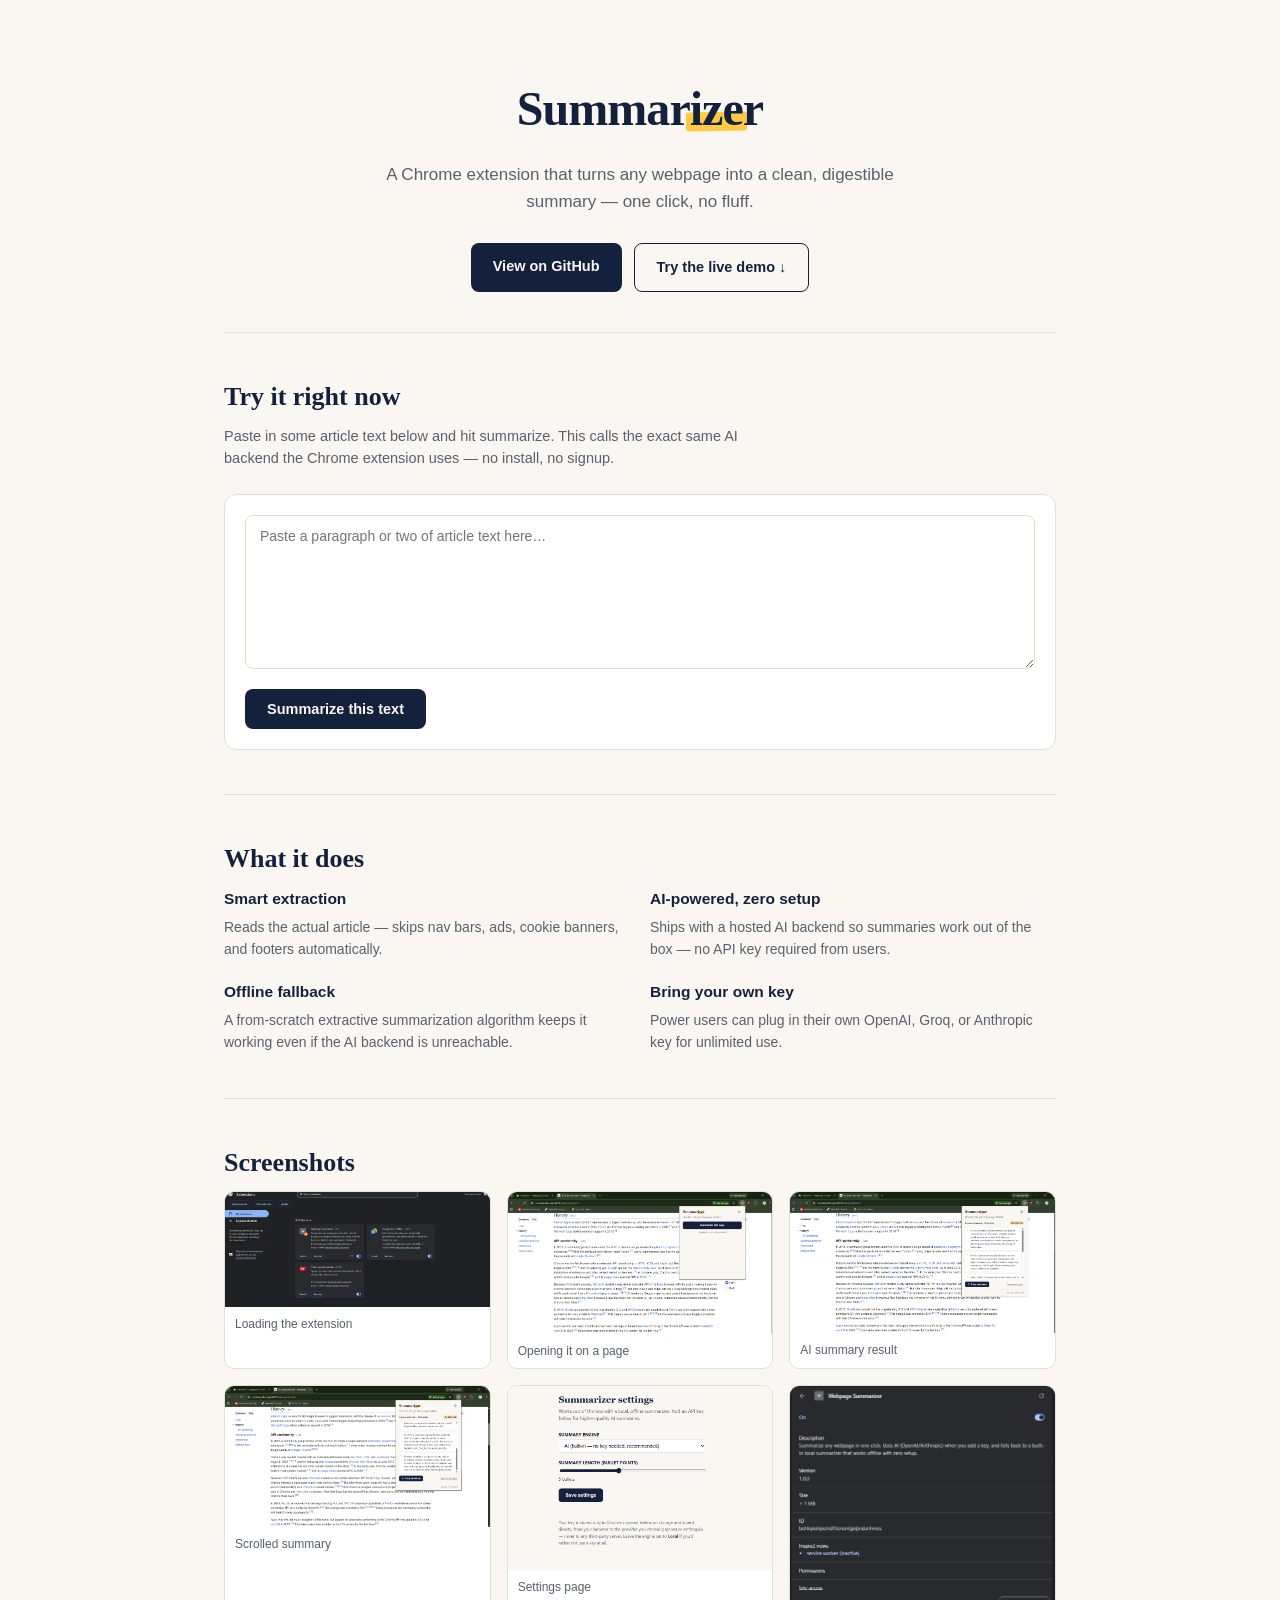
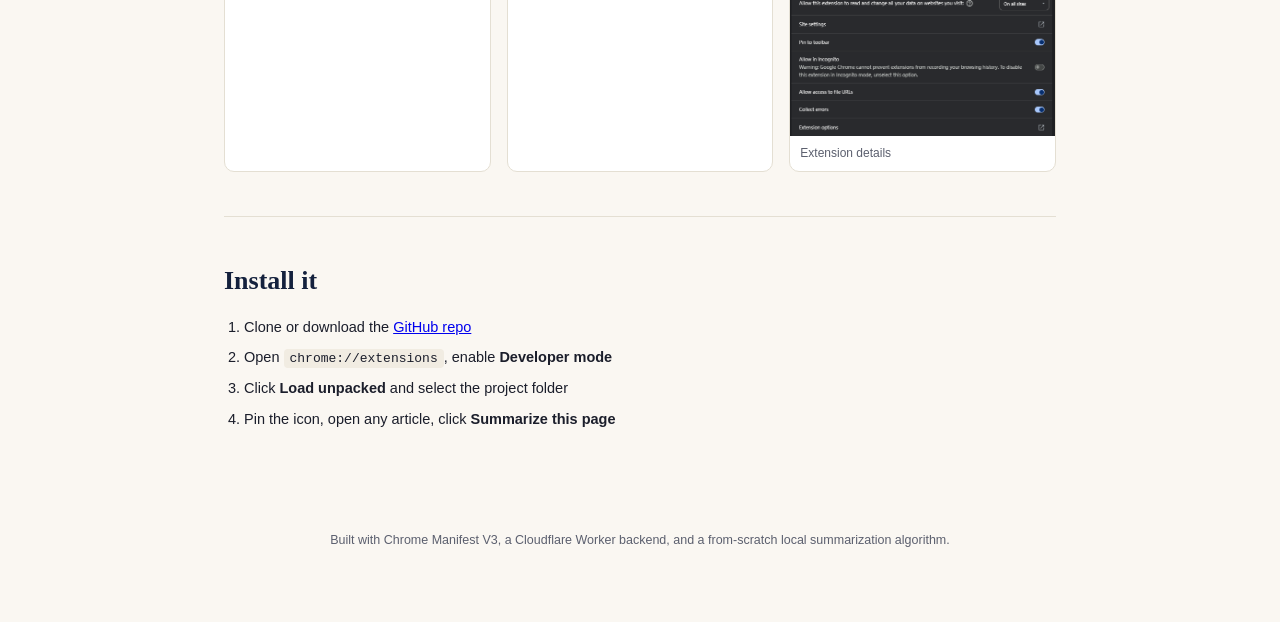
==== docs/index.html @ 7d7d558a "Webpage summarizer Chrome extension with AI backend and live demo" ====
<!DOCTYPE html>
<html lang="en">
<head>
  <meta charset="UTF-8" />
  <meta name="viewport" content="width=device-width, initial-scale=1.0" />
  <title>Webpage Summarizer — Chrome Extension</title>
  <meta name="description" content="A Chrome extension that summarizes any webpage in one click. Try the live AI demo below." />
  <link rel="stylesheet" href="style.css" />
</head>
<body>
  <div class="wrap">

    <header class="hero">
      <div class="wordmark">
        <span class="wordmark-text">Summar<span class="highlight-swipe">ize</span>r</span>
      </div>
      <p class="tagline">A Chrome extension that turns any webpage into a clean, digestible summary — one click, no fluff.</p>
      <div class="cta-row">
        <a class="btn btn-primary" href="https://github.com/vishesharma20/web-page-summarizer-extension" target="_blank" rel="noopener">View on GitHub</a>
        <a class="btn btn-secondary" href="#demo">Try the live demo ↓</a>
      </div>
    </header>

    <section class="section" id="demo">
      <h2>Try it right now</h2>
      <p class="section-sub">
        Paste in some article text below and hit summarize. This calls the exact same
        AI backend the Chrome extension uses — no install, no signup.
      </p>

      <div class="demo-card">
        <textarea id="demoInput" rows="8" placeholder="Paste a paragraph or two of article text here…"></textarea>
        <div class="demo-controls">
          <button id="demoBtn" class="btn btn-primary">Summarize this text</button>
          <span id="demoStatus" class="demo-status"></span>
        </div>
        <ul id="demoResult" class="summary-list hidden"></ul>
        <p id="demoError" class="demo-error hidden"></p>
      </div>
    </section>

    <section class="section">
      <h2>What it does</h2>
      <div class="feature-grid">
        <div class="feature">
          <h3>Smart extraction</h3>
          <p>Reads the actual article — skips nav bars, ads, cookie banners, and footers automatically.</p>
        </div>
        <div class="feature">
          <h3>AI-powered, zero setup</h3>
          <p>Ships with a hosted AI backend so summaries work out of the box — no API key required from users.</p>
        </div>
        <div class="feature">
          <h3>Offline fallback</h3>
          <p>A from-scratch extractive summarization algorithm keeps it working even if the AI backend is unreachable.</p>
        </div>
        <div class="feature">
          <h3>Bring your own key</h3>
          <p>Power users can plug in their own OpenAI, Groq, or Anthropic key for unlimited use.</p>
        </div>
      </div>
    </section>

    <section class="section">
      <h2>Screenshots</h2>
      <div class="shot-grid">
        <figure><img src="../screenshots/load-extension.png" alt="Loading the extension" loading="lazy"/><figcaption>Loading the extension</figcaption></figure>
        <figure><img src="../screenshots/open-extension-on-page.png" alt="Opening the extension on a page" loading="lazy"/><figcaption>Opening it on a page</figcaption></figure>
        <figure><img src="../screenshots/summary-1.png" alt="AI summary result" loading="lazy"/><figcaption>AI summary result</figcaption></figure>
        <figure><img src="../screenshots/summary-2.png" alt="Scrolled summary view" loading="lazy"/><figcaption>Scrolled summary</figcaption></figure>
        <figure><img src="../screenshots/extension-settings.png" alt="Settings page" loading="lazy"/><figcaption>Settings page</figcaption></figure>
        <figure><img src="../screenshots/extension-details.png" alt="Extension details" loading="lazy"/><figcaption>Extension details</figcaption></figure>
      </div>
    </section>

    <section class="section install-section">
      <h2>Install it</h2>
      <ol class="install-steps">
        <li>Clone or download the <a href="https://github.com/vishesharma20/web-page-summarizer-extension" target="_blank" rel="noopener">GitHub repo</a></li>
        <li>Open <code>chrome://extensions</code>, enable <strong>Developer mode</strong></li>
        <li>Click <strong>Load unpacked</strong> and select the project folder</li>
        <li>Pin the icon, open any article, click <strong>Summarize this page</strong></li>
      </ol>
    </section>

    <footer class="footer">
      <p>Built with Chrome Manifest V3, a Cloudflare Worker backend, and a from-scratch local summarization algorithm.</p>
    </footer>

  </div>

  <script src="script.js"></script>
</body>
</html>
---- docs/style.css ----
:root {
  --navy: #14213D;
  --navy-soft: #2A3A5C;
  --paper: #FAF7F2;
  --paper-dim: #F1ECE2;
  --ink: #1B1E2B;
  --ink-soft: #5B5F6E;
  --yellow: #FFC845;
  --yellow-soft: #FFE3A3;
  --line: #E4DFD3;
  --error: #B3432B;
}

* { box-sizing: border-box; }

body {
  margin: 0;
  background: var(--paper);
  color: var(--ink);
  font-family: -apple-system, BlinkMacSystemFont, "Segoe UI", Roboto, Helvetica, Arial, sans-serif;
  line-height: 1.55;
}

.wrap {
  max-width: 880px;
  margin: 0 auto;
  padding: 0 24px 60px;
}

.hero {
  text-align: center;
  padding: 72px 0 40px;
}

.wordmark-text {
  font-family: Georgia, "Times New Roman", serif;
  font-size: 48px;
  font-weight: 700;
  letter-spacing: -0.02em;
  color: var(--navy);
}

.highlight-swipe {
  position: relative;
  color: var(--navy);
}

.highlight-swipe::before {
  content: "";
  position: absolute;
  left: -4px;
  right: -4px;
  bottom: 4px;
  height: 0.4em;
  background: var(--yellow);
  z-index: -1;
  transform: rotate(-1deg);
  border-radius: 3px;
}

.tagline {
  max-width: 520px;
  margin: 16px auto 28px;
  font-size: 17px;
  color: var(--ink-soft);
}

.cta-row {
  display: flex;
  justify-content: center;
  gap: 12px;
  flex-wrap: wrap;
}

.btn {
  display: inline-block;
  padding: 12px 22px;
  border-radius: 8px;
  font-size: 14.5px;
  font-weight: 600;
  text-decoration: none;
  cursor: pointer;
  border: none;
  transition: transform 0.12s ease, background 0.15s ease;
}

.btn:active { transform: scale(0.98); }

.btn-primary {
  background: var(--navy);
  color: var(--paper);
}
.btn-primary:hover { background: var(--navy-soft); }

.btn-secondary {
  background: transparent;
  color: var(--navy);
  border: 1.5px solid var(--navy);
}
.btn-secondary:hover { background: var(--paper-dim); }

.section {
  padding: 44px 0;
  border-top: 1px solid var(--line);
}

.section h2 {
  font-family: Georgia, "Times New Roman", serif;
  font-size: 26px;
  color: var(--navy);
  margin: 0 0 8px;
}

.section-sub {
  color: var(--ink-soft);
  font-size: 14.5px;
  margin: 0 0 24px;
  max-width: 560px;
}

/* --- Demo --- */
.demo-card {
  background: white;
  border: 1px solid var(--line);
  border-radius: 12px;
  padding: 20px;
}

#demoInput {
  width: 100%;
  padding: 12px 14px;
  font-family: inherit;
  font-size: 14px;
  border: 1px solid var(--line);
  border-radius: 8px;
  resize: vertical;
  color: var(--ink);
}

#demoInput:focus {
  outline: 2px solid var(--yellow);
  outline-offset: 1px;
}

.demo-controls {
  display: flex;
  align-items: center;
  gap: 12px;
  margin-top: 12px;
}

.demo-status {
  font-size: 13px;
  color: var(--ink-soft);
}

.summary-list {
  margin: 18px 0 0;
  padding-left: 0;
  list-style: none;
  display: flex;
  flex-direction: column;
  gap: 9px;
}

.summary-list.hidden { display: none; }

.summary-list li {
  position: relative;
  padding: 11px 14px 11px 32px;
  background: var(--paper);
  border: 1px solid var(--line);
  border-radius: 8px;
  font-size: 14px;
}

.summary-list li::before {
  content: "";
  position: absolute;
  left: 14px;
  top: 15px;
  width: 6px;
  height: 6px;
  border-radius: 50%;
  background: var(--yellow);
}

.demo-error {
  margin: 14px 0 0;
  font-size: 13.5px;
  color: var(--error);
}

.demo-error.hidden { display: none; }

/* --- Features --- */
.feature-grid {
  display: grid;
  grid-template-columns: 1fr 1fr;
  gap: 20px;
}

.feature h3 {
  font-size: 15.5px;
  color: var(--navy);
  margin: 0 0 6px;
}

.feature p {
  font-size: 14px;
  color: var(--ink-soft);
  margin: 0;
}

/* --- Screenshots --- */
.shot-grid {
  display: grid;
  grid-template-columns: 1fr 1fr 1fr;
  gap: 16px;
}

.shot-grid figure {
  margin: 0;
  background: white;
  border: 1px solid var(--line);
  border-radius: 10px;
  overflow: hidden;
}

.shot-grid img {
  width: 100%;
  display: block;
}

.shot-grid figcaption {
  padding: 8px 10px;
  font-size: 12px;
  color: var(--ink-soft);
}

/* --- Install --- */
.install-steps {
  padding-left: 20px;
  font-size: 14.5px;
}

.install-steps li { margin-bottom: 8px; }

.install-steps code {
  background: var(--paper-dim);
  padding: 2px 6px;
  border-radius: 4px;
  font-size: 13px;
}

.footer {
  text-align: center;
  padding-top: 30px;
  font-size: 12.5px;
  color: var(--ink-soft);
}

@media (max-width: 640px) {
  .wordmark-text { font-size: 36px; }
  .feature-grid { grid-template-columns: 1fr; }
  .shot-grid { grid-template-columns: 1fr 1fr; }
}
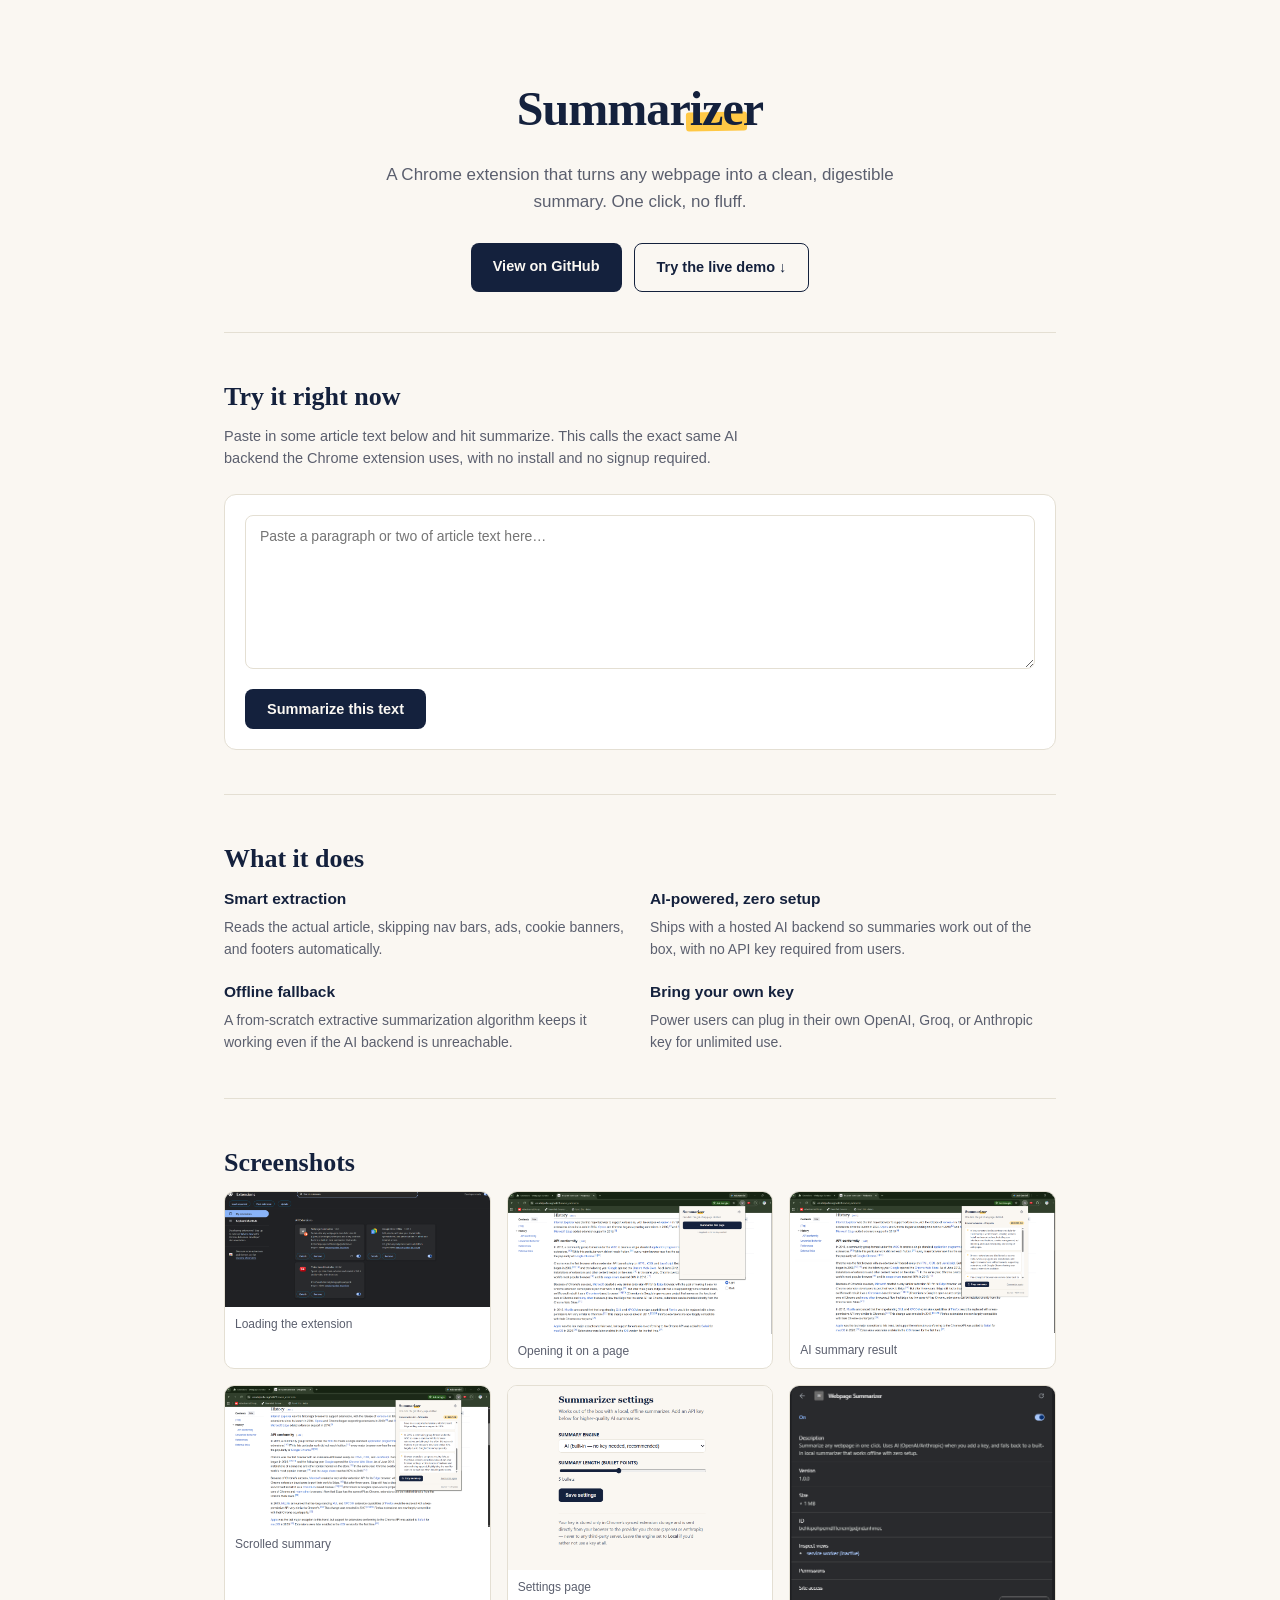
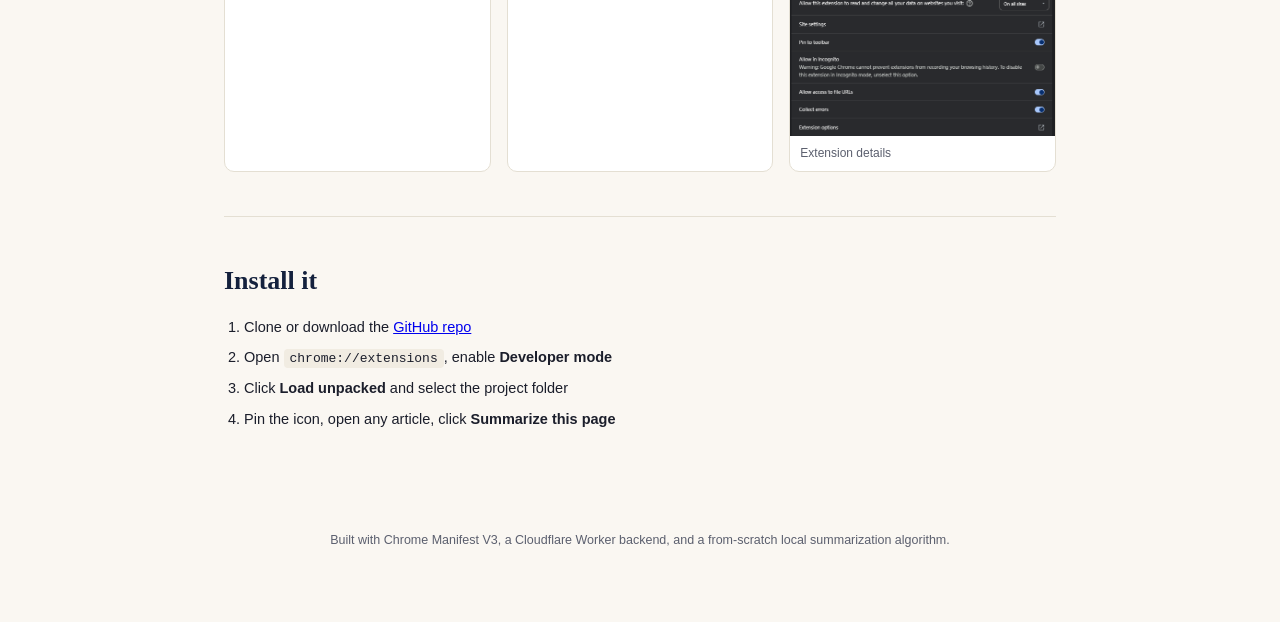
==== commit 9b205b54: "updted the live link working" ====
--- a/docs/index.html
+++ b/docs/index.html
@@ -3,7 +3,7 @@
 <head>
   <meta charset="UTF-8" />
   <meta name="viewport" content="width=device-width, initial-scale=1.0" />
-  <title>Webpage Summarizer — Chrome Extension</title>
+  <title>Webpage Summarizer: Chrome Extension</title>
   <meta name="description" content="A Chrome extension that summarizes any webpage in one click. Try the live AI demo below." />
   <link rel="stylesheet" href="style.css" />
 </head>
@@ -14,7 +14,7 @@
       <div class="wordmark">
         <span class="wordmark-text">Summar<span class="highlight-swipe">ize</span>r</span>
       </div>
-      <p class="tagline">A Chrome extension that turns any webpage into a clean, digestible summary — one click, no fluff.</p>
+      <p class="tagline">A Chrome extension that turns any webpage into a clean, digestible summary. One click, no fluff.</p>
       <div class="cta-row">
         <a class="btn btn-primary" href="https://github.com/vishesharma20/web-page-summarizer-extension" target="_blank" rel="noopener">View on GitHub</a>
         <a class="btn btn-secondary" href="#demo">Try the live demo ↓</a>
@@ -25,7 +25,7 @@
       <h2>Try it right now</h2>
       <p class="section-sub">
         Paste in some article text below and hit summarize. This calls the exact same
-        AI backend the Chrome extension uses — no install, no signup.
+        AI backend the Chrome extension uses, with no install and no signup required.
       </p>
 
       <div class="demo-card">
@@ -44,11 +44,11 @@
       <div class="feature-grid">
         <div class="feature">
           <h3>Smart extraction</h3>
-          <p>Reads the actual article — skips nav bars, ads, cookie banners, and footers automatically.</p>
+          <p>Reads the actual article, skipping nav bars, ads, cookie banners, and footers automatically.</p>
         </div>
         <div class="feature">
           <h3>AI-powered, zero setup</h3>
-          <p>Ships with a hosted AI backend so summaries work out of the box — no API key required from users.</p>
+          <p>Ships with a hosted AI backend so summaries work out of the box, with no API key required from users.</p>
         </div>
         <div class="feature">
           <h3>Offline fallback</h3>
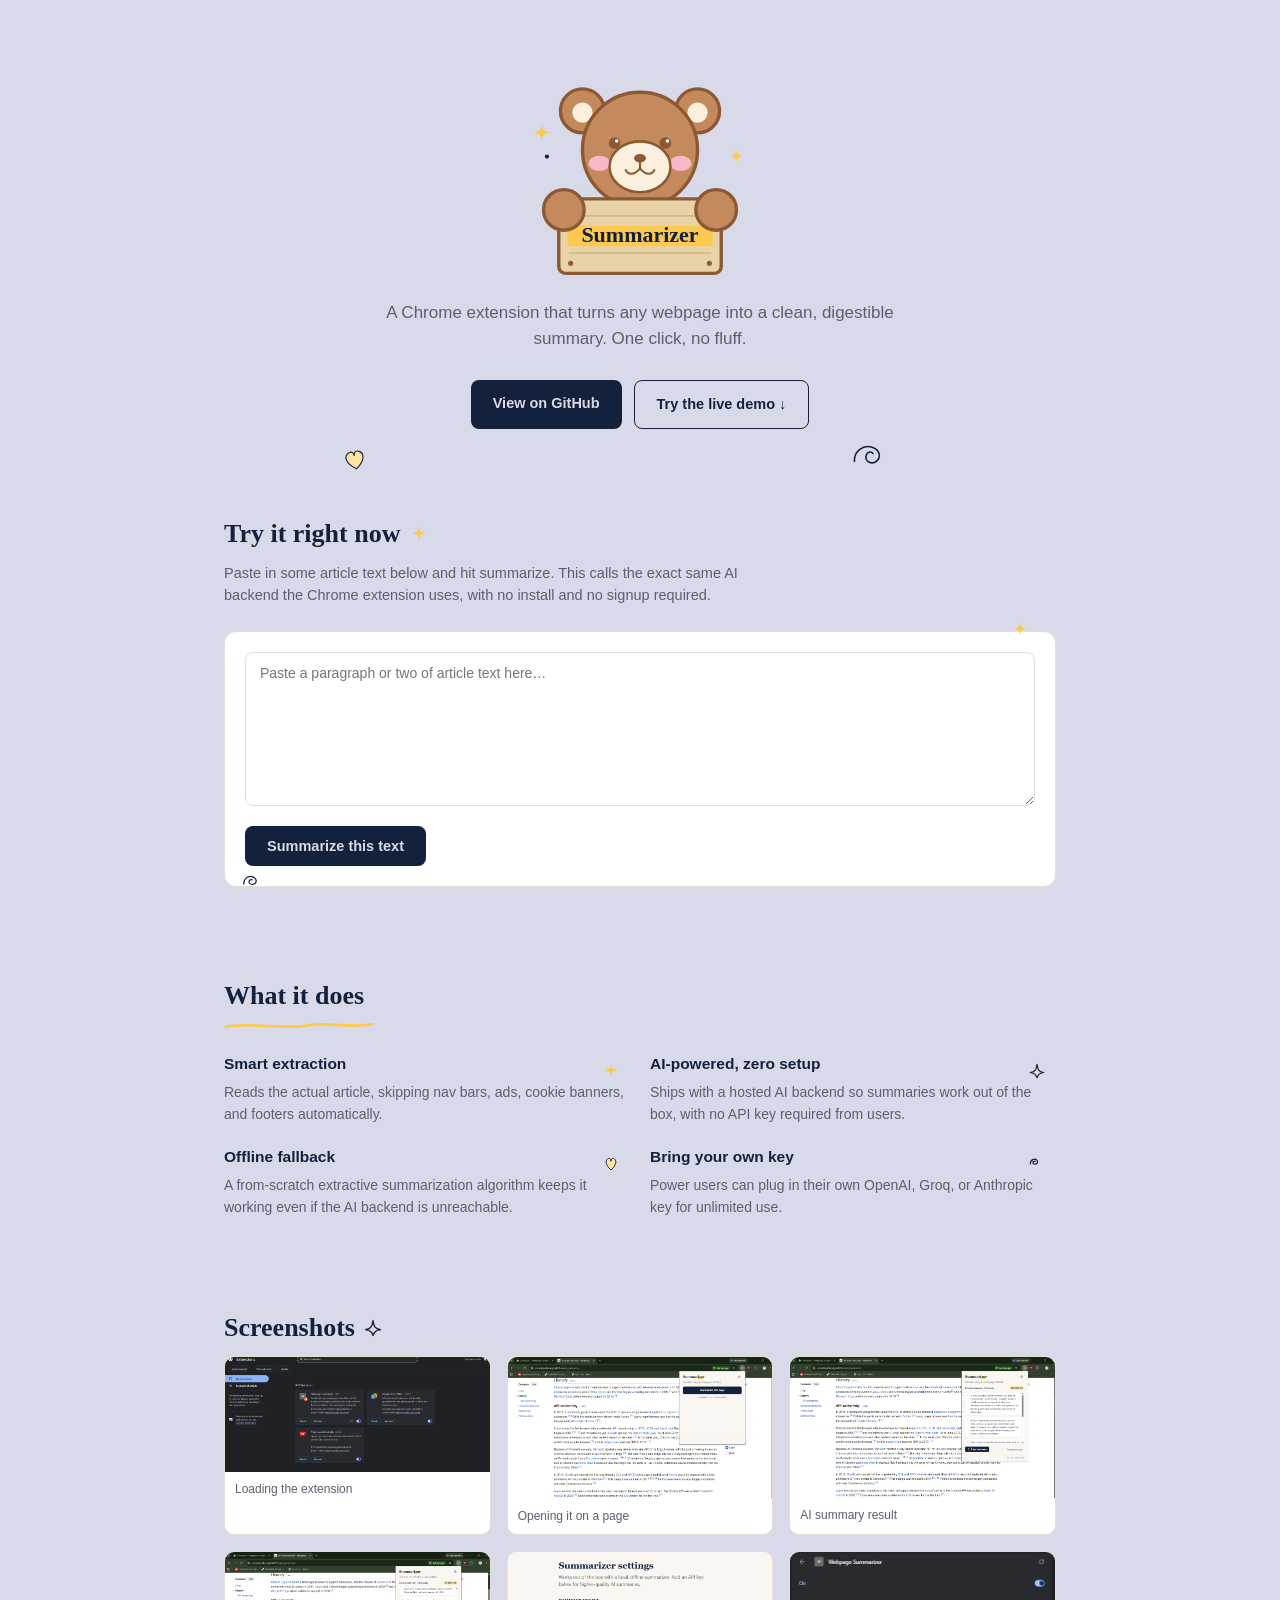
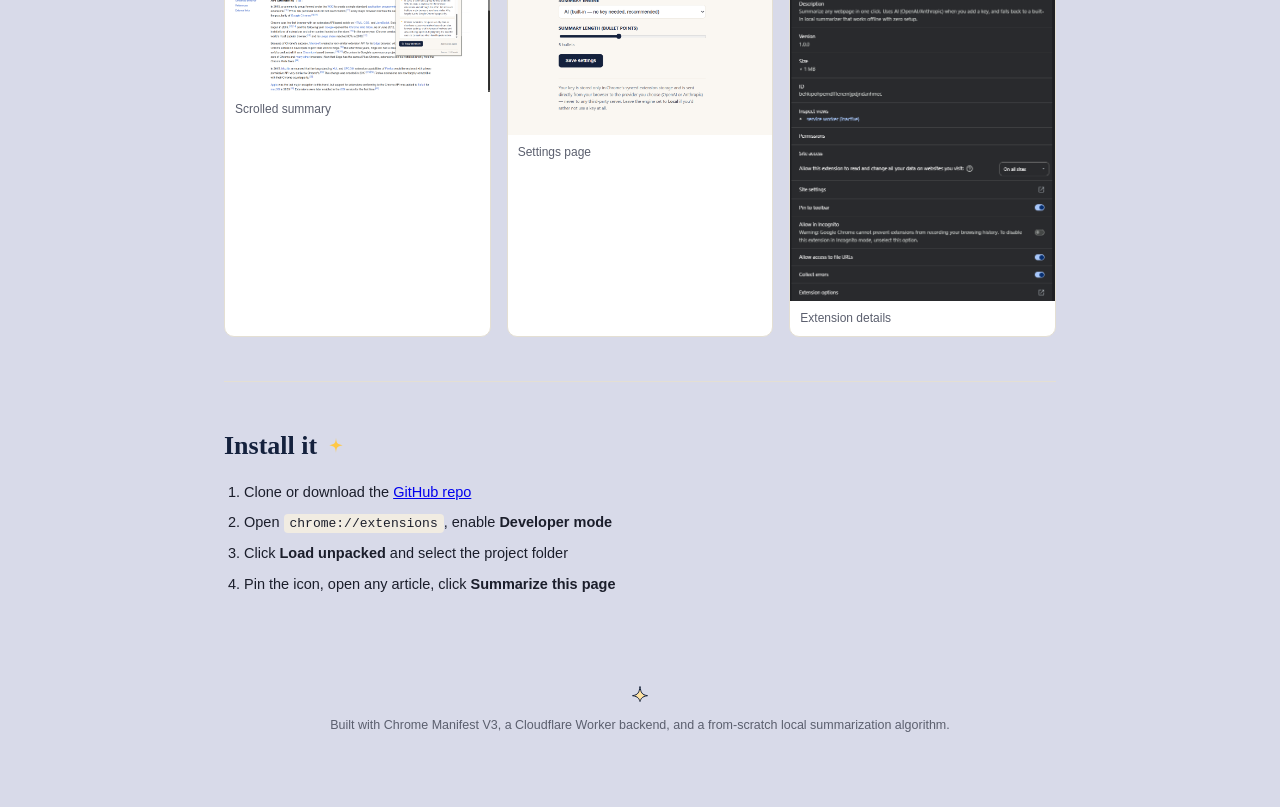
==== commit 59f928f6: "changed ui" ====
--- a/docs/index.html
+++ b/docs/index.html
@@ -11,24 +11,89 @@
   <div class="wrap">
 
     <header class="hero">
-      <div class="wordmark">
-        <span class="wordmark-text">Summar<span class="highlight-swipe">ize</span>r</span>
-      </div>
+      <svg class="bear-mascot" viewBox="0 0 260 250" aria-hidden="true">
+        <!-- ears -->
+        <circle cx="62" cy="46" r="26" fill="var(--bear-brown)" stroke="var(--bear-brown-dark)" stroke-width="4"/>
+        <circle cx="62" cy="48" r="12" fill="var(--bear-cream)"/>
+        <circle cx="198" cy="46" r="26" fill="var(--bear-brown)" stroke="var(--bear-brown-dark)" stroke-width="4"/>
+        <circle cx="198" cy="48" r="12" fill="var(--bear-cream)"/>
+
+        <!-- head -->
+        <circle cx="130" cy="92" r="68" fill="var(--bear-brown)" stroke="var(--bear-brown-dark)" stroke-width="4"/>
+
+        <!-- cheeks -->
+        <ellipse cx="82" cy="108" rx="13" ry="9" fill="var(--bear-blush)"/>
+        <ellipse cx="178" cy="108" rx="13" ry="9" fill="var(--bear-blush)"/>
+
+        <!-- snout -->
+        <ellipse cx="130" cy="112" rx="36" ry="30" fill="var(--bear-cream)" stroke="var(--bear-brown-dark)" stroke-width="3"/>
+
+        <!-- eyes -->
+        <circle cx="100" cy="84" r="7" fill="var(--bear-brown-dark)"/>
+        <circle cx="102.5" cy="81.5" r="2" fill="white"/>
+        <circle cx="160" cy="84" r="7" fill="var(--bear-brown-dark)"/>
+        <circle cx="162.5" cy="81.5" r="2" fill="white"/>
+
+        <!-- nose + mouth -->
+        <ellipse cx="130" cy="102" rx="7" ry="5" fill="var(--bear-brown-dark)"/>
+        <path d="M130 107 L130 114" stroke="var(--bear-brown-dark)" stroke-width="2.5" stroke-linecap="round"/>
+        <path d="M130 114 C 124 122, 116 122, 113 116" fill="none" stroke="var(--bear-brown-dark)" stroke-width="2.5" stroke-linecap="round"/>
+        <path d="M130 114 C 136 122, 144 122, 147 116" fill="none" stroke="var(--bear-brown-dark)" stroke-width="2.5" stroke-linecap="round"/>
+
+        <!-- sign board -->
+        <rect x="34" y="150" width="192" height="88" rx="8" fill="var(--wood)" stroke="var(--bear-brown-dark)" stroke-width="4"/>
+        <line x1="46" y1="170" x2="214" y2="170" stroke="var(--wood-grain)" stroke-width="2" opacity="0.6"/>
+        <line x1="46" y1="192" x2="214" y2="192" stroke="var(--wood-grain)" stroke-width="2" opacity="0.6"/>
+        <line x1="46" y1="214" x2="214" y2="214" stroke="var(--wood-grain)" stroke-width="2" opacity="0.6"/>
+        <circle cx="48" cy="162" r="3" fill="var(--bear-brown-dark)"/>
+        <circle cx="212" cy="162" r="3" fill="var(--bear-brown-dark)"/>
+        <circle cx="48" cy="226" r="3" fill="var(--bear-brown-dark)"/>
+        <circle cx="212" cy="226" r="3" fill="var(--bear-brown-dark)"/>
+
+        <!-- highlight behind text, then the text -->
+        <rect x="44" y="182" width="172" height="24" rx="4" fill="var(--yellow)" opacity="0.9"/>
+        <text x="130" y="201" text-anchor="middle" font-family="Georgia, 'Times New Roman', serif" font-weight="700" font-size="26" fill="var(--navy)">Summarizer</text>
+
+        <!-- paws gripping the sign -->
+        <circle cx="40" cy="163" r="24" fill="var(--bear-brown)" stroke="var(--bear-brown-dark)" stroke-width="4"/>
+        <circle cx="220" cy="163" r="24" fill="var(--bear-brown)" stroke="var(--bear-brown-dark)" stroke-width="4"/>
+
+        <!-- sparkles beside the head -->
+        <path d="M14 60 C14.6 68 15.2 70 24 71.5 C15.2 73 14.6 75 14 83 C13.4 75 12.8 73 4 71.5 C12.8 70 13.4 68 14 60 Z" fill="var(--yellow)"/>
+        <path d="M244 90 C244.5 96 245 97.5 252 99 C245 100.5 244.5 102 244 108 C243.5 102 243 100.5 236 99 C243 97.5 243.5 96 244 90 Z" fill="var(--yellow)"/>
+        <circle cx="20" cy="100" r="2.5" fill="var(--navy)"/>
+      </svg>
+
       <p class="tagline">A Chrome extension that turns any webpage into a clean, digestible summary. One click, no fluff.</p>
+
       <div class="cta-row">
         <a class="btn btn-primary" href="https://github.com/vishesharma20/web-page-summarizer-extension" target="_blank" rel="noopener">View on GitHub</a>
         <a class="btn btn-secondary" href="#demo">Try the live demo ↓</a>
       </div>
+
+      <svg class="doodle doodle-heart" viewBox="0 0 40 40" aria-hidden="true">
+        <path d="M20 32 C6 22 6 12 14 9 C18 7.5 20 11 20 14 C20 11 22 7.5 26 9 C34 12 34 22 20 32 Z" fill="var(--yellow-soft)" stroke="var(--navy)" stroke-width="1.5" stroke-linejoin="round"/>
+      </svg>
+
+      <svg class="doodle doodle-swirl-bl" viewBox="0 0 50 50" aria-hidden="true">
+        <path d="M6 30 C4 18 14 8 26 10 C36 12 40 22 32 28 C26 32 18 28 20 20 C21 16 26 15 28 18" fill="none" stroke="var(--navy)" stroke-width="2" stroke-linecap="round"/>
+      </svg>
     </header>
 
     <section class="section" id="demo">
-      <h2>Try it right now</h2>
+      <h2>Try it right now <svg class="doodle-inline" viewBox="0 0 24 24" aria-hidden="true"><path d="M12 2 C12.5 8 13 9.5 20 11 C13 12.5 12.5 14 12 20 C11.5 14 11 12.5 4 11 C11 9.5 11.5 8 12 2 Z" fill="var(--yellow)"/></svg></h2>
       <p class="section-sub">
         Paste in some article text below and hit summarize. This calls the exact same
         AI backend the Chrome extension uses, with no install and no signup required.
       </p>
 
       <div class="demo-card">
+        <svg class="doodle doodle-sparkle-demo" viewBox="0 0 40 40" aria-hidden="true">
+          <path d="M14 2 C14.6 10 15.2 12 24 13.5 C15.2 15 14.6 17 14 25 C13.4 17 12.8 15 4 13.5 C12.8 12 13.4 10 14 2 Z" fill="var(--yellow)"/>
+        </svg>
+        <svg class="doodle doodle-swirl-demo" viewBox="0 0 40 40" aria-hidden="true">
+          <path d="M4 20 C4 10 14 6 20 12 C24 16 20 22 14 20 C10 18.5 11 13 16 14" fill="none" stroke="var(--navy)" stroke-width="1.8" stroke-linecap="round"/>
+        </svg>
         <textarea id="demoInput" rows="8" placeholder="Paste a paragraph or two of article text here…"></textarea>
         <div class="demo-controls">
           <button id="demoBtn" class="btn btn-primary">Summarize this text</button>
@@ -41,20 +106,27 @@
 
     <section class="section">
       <h2>What it does</h2>
+      <svg class="doodle-underline" viewBox="0 0 160 14" preserveAspectRatio="none" aria-hidden="true">
+        <path d="M2 8 C 30 2, 60 12, 90 6 C 110 2, 130 10, 158 5" fill="none" stroke="var(--yellow)" stroke-width="3" stroke-linecap="round"/>
+      </svg>
       <div class="feature-grid">
         <div class="feature">
+          <svg class="doodle-corner" viewBox="0 0 24 24" aria-hidden="true"><path d="M12 2 C12.5 8 13 9.5 20 11 C13 12.5 12.5 14 12 20 C11.5 14 11 12.5 4 11 C11 9.5 11.5 8 12 2 Z" fill="var(--yellow)"/></svg>
           <h3>Smart extraction</h3>
           <p>Reads the actual article, skipping nav bars, ads, cookie banners, and footers automatically.</p>
         </div>
         <div class="feature">
+          <svg class="doodle-corner" viewBox="0 0 24 24" aria-hidden="true"><path d="M12 3 C13 10 14 13 21 14 C14 15 13 18 12 21 C11 18 10 15 3 14 C10 13 11 10 12 3 Z" fill="none" stroke="var(--navy)" stroke-width="1.6" stroke-linejoin="round"/></svg>
           <h3>AI-powered, zero setup</h3>
           <p>Ships with a hosted AI backend so summaries work out of the box, with no API key required from users.</p>
         </div>
         <div class="feature">
+          <svg class="doodle-corner" viewBox="0 0 24 24" aria-hidden="true"><path d="M12 20 C4 13 4 6 9 4.5 C11 4 12 6.5 12 8.5 C12 6.5 13 4 15 4.5 C20 6 20 13 12 20 Z" fill="var(--yellow-soft)" stroke="var(--navy)" stroke-width="1.2" stroke-linejoin="round"/></svg>
           <h3>Offline fallback</h3>
           <p>A from-scratch extractive summarization algorithm keeps it working even if the AI backend is unreachable.</p>
         </div>
         <div class="feature">
+          <svg class="doodle-corner" viewBox="0 0 24 24" aria-hidden="true"><path d="M3 12 C3 6 9 4 12 7 C14 9.5 12 13 8 12 C5.5 11.2 6 7.8 9.5 8.5" fill="none" stroke="var(--navy)" stroke-width="1.6" stroke-linecap="round"/></svg>
           <h3>Bring your own key</h3>
           <p>Power users can plug in their own OpenAI, Groq, or Anthropic key for unlimited use.</p>
         </div>
@@ -62,19 +134,19 @@
     </section>
 
     <section class="section">
-      <h2>Screenshots</h2>
+      <h2>Screenshots <svg class="doodle-inline" viewBox="0 0 24 24" aria-hidden="true"><path d="M12 3 C13 10 14 13 21 14 C14 15 13 18 12 21 C11 18 10 15 3 14 C10 13 11 10 12 3 Z" fill="none" stroke="var(--navy)" stroke-width="1.6" stroke-linejoin="round"/></svg></h2>
       <div class="shot-grid">
-        <figure><img src="../screenshots/load-extension.png" alt="Loading the extension" loading="lazy"/><figcaption>Loading the extension</figcaption></figure>
-        <figure><img src="../screenshots/open-extension-on-page.png" alt="Opening the extension on a page" loading="lazy"/><figcaption>Opening it on a page</figcaption></figure>
-        <figure><img src="../screenshots/summary-1.png" alt="AI summary result" loading="lazy"/><figcaption>AI summary result</figcaption></figure>
-        <figure><img src="../screenshots/summary-2.png" alt="Scrolled summary view" loading="lazy"/><figcaption>Scrolled summary</figcaption></figure>
-        <figure><img src="../screenshots/extension-settings.png" alt="Settings page" loading="lazy"/><figcaption>Settings page</figcaption></figure>
-        <figure><img src="../screenshots/extension-details.png" alt="Extension details" loading="lazy"/><figcaption>Extension details</figcaption></figure>
+        <figure><img src="screenshots/load-extension.png" alt="Loading the extension" loading="lazy"/><figcaption>Loading the extension</figcaption></figure>
+        <figure><img src="screenshots/open-extension-on-page.png" alt="Opening the extension on a page" loading="lazy"/><figcaption>Opening it on a page</figcaption></figure>
+        <figure><img src="screenshots/summary-1.png" alt="AI summary result" loading="lazy"/><figcaption>AI summary result</figcaption></figure>
+        <figure><img src="screenshots/summary-2.png" alt="Scrolled summary view" loading="lazy"/><figcaption>Scrolled summary</figcaption></figure>
+        <figure><img src="screenshots/extension-settings.png" alt="Settings page" loading="lazy"/><figcaption>Settings page</figcaption></figure>
+        <figure><img src="screenshots/extension-details.png" alt="Extension details" loading="lazy"/><figcaption>Extension details</figcaption></figure>
       </div>
     </section>
 
     <section class="section install-section">
-      <h2>Install it</h2>
+      <h2>Install it <svg class="doodle-inline" viewBox="0 0 24 24" aria-hidden="true"><path d="M12 2 C12.5 8 13 9.5 20 11 C13 12.5 12.5 14 12 20 C11.5 14 11 12.5 4 11 C11 9.5 11.5 8 12 2 Z" fill="var(--yellow)"/></svg></h2>
       <ol class="install-steps">
         <li>Clone or download the <a href="https://github.com/vishesharma20/web-page-summarizer-extension" target="_blank" rel="noopener">GitHub repo</a></li>
         <li>Open <code>chrome://extensions</code>, enable <strong>Developer mode</strong></li>
@@ -84,6 +156,7 @@
     </section>
 
     <footer class="footer">
+      <svg class="doodle-inline" viewBox="0 0 24 24" aria-hidden="true"><path d="M12 3 C13 10 14 13 21 14 C14 15 13 18 12 21 C11 18 10 15 3 14 C10 13 11 10 12 3 Z" fill="var(--yellow-soft)" stroke="var(--navy)" stroke-width="1.2" stroke-linejoin="round"/></svg>
       <p>Built with Chrome Manifest V3, a Cloudflare Worker backend, and a from-scratch local summarization algorithm.</p>
     </footer>
 
--- a/docs/style.css
+++ b/docs/style.css
@@ -1,7 +1,7 @@
 :root {
   --navy: #14213D;
   --navy-soft: #2A3A5C;
-  --paper: #FAF7F2;
+  --paper: #d8dae9;
   --paper-dim: #F1ECE2;
   --ink: #1B1E2B;
   --ink-soft: #5B5F6E;
@@ -9,6 +9,12 @@
   --yellow-soft: #FFE3A3;
   --line: #E4DFD3;
   --error: #B3432B;
+  --bear-brown: #C48A5D;
+  --bear-brown-dark: #8B5A34;
+  --bear-cream: #FBEFDD;
+  --bear-blush: #F7B9C6;
+  --wood: #E8D3A9;
+  --wood-grain: #C6A876;
 }
 
 * { box-sizing: border-box; }
@@ -30,6 +36,112 @@
 .hero {
   text-align: center;
   padding: 72px 0 40px;
+  position: relative;
+}
+
+/* --- Doodles --- */
+.doodle {
+  position: absolute;
+  pointer-events: none;
+}
+
+.doodle-sparkle-tl {
+  width: 46px;
+  height: 46px;
+  top: 18px;
+  left: 8%;
+  transform: rotate(-8deg);
+}
+
+.doodle-star-tr {
+  width: 44px;
+  height: 44px;
+  top: 4px;
+  right: 9%;
+  transform: rotate(10deg);
+}
+
+.doodle-arrow {
+  width: 90px;
+  height: 46px;
+  top: 128px;
+  right: 16%;
+  transform: scaleX(-1) rotate(6deg);
+}
+
+.doodle-heart {
+  width: 30px;
+  height: 30px;
+  bottom: -6px;
+  left: 14%;
+  transform: rotate(-10deg);
+}
+
+.doodle-swirl-bl {
+  width: 40px;
+  height: 40px;
+  bottom: -10px;
+  right: 20%;
+  transform: rotate(6deg);
+}
+
+.doodle-sparkle-demo {
+  position: absolute;
+  width: 26px;
+  height: 26px;
+  top: -12px;
+  right: 18px;
+}
+
+.doodle-swirl-demo {
+  position: absolute;
+  width: 28px;
+  height: 28px;
+  bottom: -12px;
+  left: 16px;
+}
+
+.doodle-corner {
+  position: absolute;
+  top: 10px;
+  right: 10px;
+  width: 18px;
+  height: 18px;
+}
+
+.demo-card,
+.feature {
+  position: relative;
+}
+
+.footer .doodle-inline {
+  display: block;
+  margin: 0 auto 6px;
+}
+
+.doodle-inline {
+  width: 20px;
+  height: 20px;
+  vertical-align: -2px;
+  margin-left: 2px;
+}
+
+.doodle-underline {
+  display: block;
+  width: 150px;
+  height: 12px;
+  margin: -4px 0 20px;
+}
+
+@media (max-width: 640px) {
+  .doodle-sparkle-tl,
+  .doodle-star-tr,
+  .doodle-arrow,
+  .doodle-heart,
+  .doodle-swirl-bl,
+  .doodle-corner {
+    display: none;
+  }
 }
 
 .wordmark-text {
@@ -38,6 +150,13 @@
   font-weight: 700;
   letter-spacing: -0.02em;
   color: var(--navy);
+}
+
+.bear-mascot {
+  display: block;
+  width: 220px;
+  height: auto;
+  margin: 0 auto;
 }
 
 .highlight-swipe {
@@ -261,7 +380,7 @@
 }
 
 @media (max-width: 640px) {
-  .wordmark-text { font-size: 36px; }
+  .bear-mascot { width: 170px; }
   .feature-grid { grid-template-columns: 1fr; }
   .shot-grid { grid-template-columns: 1fr 1fr; }
 }
